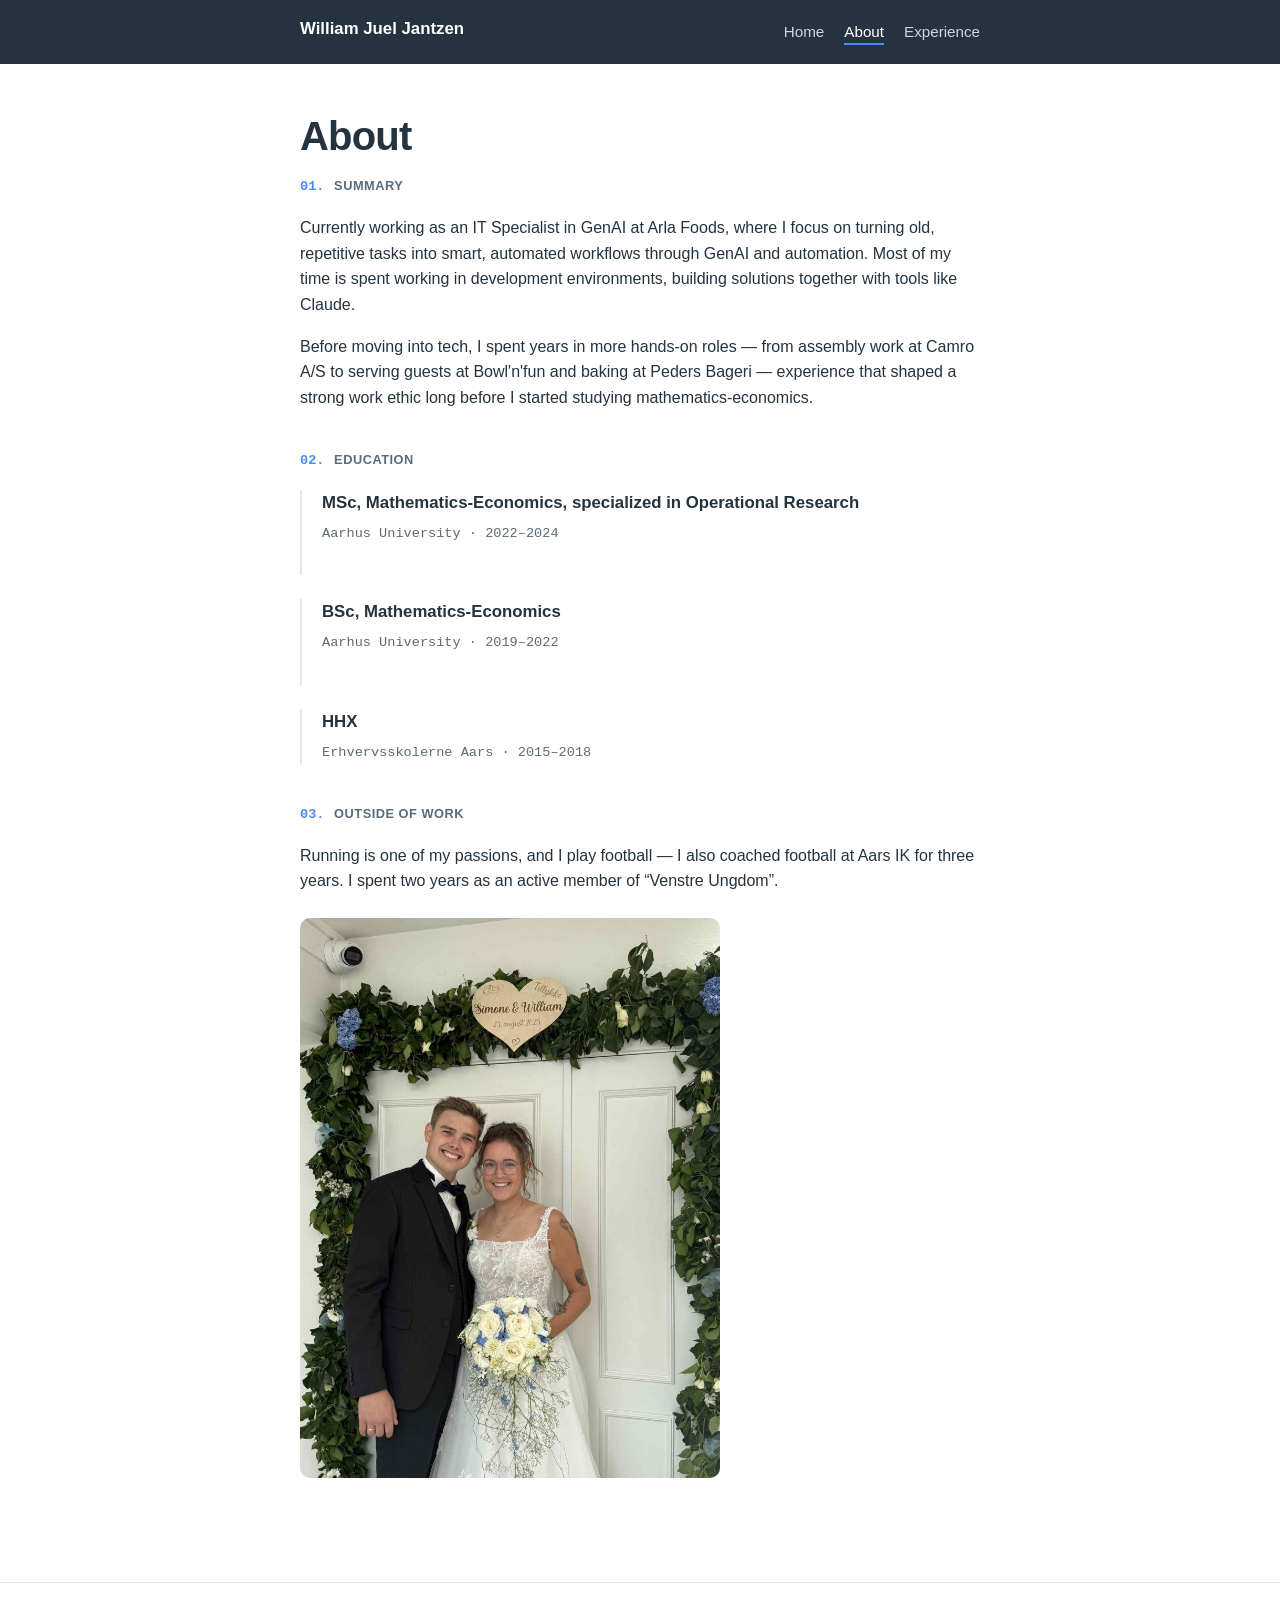
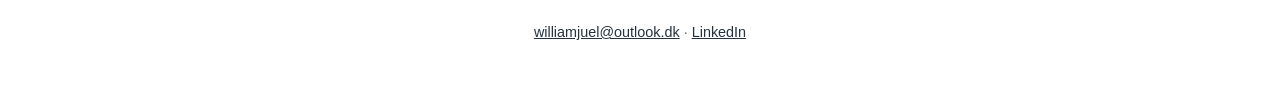
==== about.html @ e8b04b44 "Refresh design: numbered sections, timeline experience layout, bolder hero typography" ====
﻿<!DOCTYPE html>
<html lang="en">
<head>
<meta charset="UTF-8">
<meta name="viewport" content="width=device-width, initial-scale=1.0">
<title>About &middot; William Juel Jantzen</title>
<link rel="stylesheet" href="style.css">
</head>
<body>
<header>
<nav>
<a class="brand" href="index.html">William Juel Jantzen</a>
<ul>
<li><a href="index.html">Home</a></li>
<li><a href="about.html" class="active">About</a></li>
<li><a href="experience.html">Experience</a></li>
</ul>
</nav>
</header>
<main>
<h1>About</h1>

<section>
<h4><span class="num">01.</span> Summary</h4>
<p>Currently working as an IT Specialist in GenAI at Arla Foods, where I focus on turning old, repetitive tasks into smart, automated workflows through GenAI and automation. Most of my time is spent working in development environments, building solutions together with tools like Claude.</p>
<p>Before moving into tech, I spent years in more hands-on roles &mdash; from assembly work at Camro A/S to serving guests at Bowl'n'fun and baking at Peders Bageri &mdash; experience that shaped a strong work ethic long before I started studying mathematics-economics.</p>
</section>

<section>
<h4><span class="num">02.</span> Education</h4>
<div class="job">
<h3>MSc, Mathematics-Economics, specialized in Operational Research</h3>
<p class="meta">Aarhus University &middot; 2022&ndash;2024</p>
</div>
<div class="job">
<h3>BSc, Mathematics-Economics</h3>
<p class="meta">Aarhus University &middot; 2019&ndash;2022</p>
</div>
<div class="job">
<h3>HHX</h3>
<p class="meta">Erhvervsskolerne Aars &middot; 2015&ndash;2018</p>
</div>
</section>

<section>
<h4><span class="num">03.</span> Outside of work</h4>
<p>Running is one of my passions, and I play football &mdash; I also coached football at Aars IK for three years. I spent two years as an active member of &ldquo;Venstre Ungdom&rdquo;.</p>
<img class="about-photo" src="images/wedding.jpg" alt="William and Simone on their wedding day, August 23, 2025">
</section>
</main>
<footer>
<p><a href="mailto:williamjuel@outlook.dk">williamjuel@outlook.dk</a> &middot; <a href="https://www.linkedin.com/in/william-juel-jantzen-4b9ab8221/" target="_blank" rel="noopener">LinkedIn</a></p>
</footer>
</body>
</html>
---- style.css ----
﻿:root {
  --navy: #24333f;
  --navy-dark: #1a262f;
  --accent: #4c8bf5;
  --text: #24333f;
  --muted: #5b6b78;
  --bg: #ffffff;
  --bg-alt: #f4f6f8;
  --border: #e2e6ea;
  --mono: ui-monospace, SFMono-Regular, "SF Mono", Menlo, Consolas, "Liberation Mono", monospace;
  --max-width: 720px;
}

* {
  box-sizing: border-box;
}

body {
  margin: 0;
  font-family: -apple-system, BlinkMacSystemFont, "Segoe UI", Roboto, Helvetica, Arial, sans-serif;
  color: var(--text);
  background: var(--bg);
  line-height: 1.6;
}

header {
  background: var(--navy);
  color: #fff;
}

nav {
  max-width: var(--max-width);
  margin: 0 auto;
  display: flex;
  align-items: center;
  justify-content: space-between;
  padding: 1rem 1.25rem;
}

nav .brand {
  font-weight: 700;
  font-size: 1.05rem;
  color: #fff;
  text-decoration: none;
}

nav ul {
  list-style: none;
  display: flex;
  gap: 1.25rem;
  margin: 0;
  padding: 0;
}

nav a {
  color: #cfd8e0;
  text-decoration: none;
  font-size: 0.95rem;
  padding-bottom: 3px;
  border-bottom: 2px solid transparent;
}

nav a:hover {
  color: #fff;
}

nav a.active {
  color: #fff;
  border-bottom-color: var(--accent);
}

main {
  max-width: var(--max-width);
  margin: 0 auto;
  padding: 2.5rem 1.25rem 4rem;
}

h1 {
  font-size: 2.5rem;
  letter-spacing: -0.02em;
  margin: 0 0 0.5rem;
}

h2 {
  font-size: 1.2rem;
  color: var(--accent);
  font-weight: 600;
  margin: 0 0 1.75rem;
}

h3 {
  font-size: 1.05rem;
  margin: 0 0 0.2rem;
}

.location {
  color: var(--muted);
  font-family: var(--mono);
  font-size: 0.9rem;
  margin-bottom: 1.5rem;
}

.intro {
  font-size: 1.15rem;
  line-height: 1.7;
  max-width: 34rem;
  margin-bottom: 2rem;
}

.cta-row {
  display: flex;
  gap: 0.75rem;
  flex-wrap: wrap;
  margin-bottom: 2.5rem;
}

.profile-photo {
  width: 112px;
  height: 112px;
  border-radius: 50%;
  object-fit: cover;
  margin-bottom: 1.25rem;
  border: 3px solid var(--bg-alt);
}

.about-photo {
  width: 100%;
  max-width: 420px;
  border-radius: 10px;
  display: block;
  margin: 1.5rem 0 0;
}

.btn {
  display: inline-block;
  padding: 0.6rem 1.1rem;
  border-radius: 6px;
  text-decoration: none;
  font-size: 0.95rem;
  font-weight: 600;
}

.btn-primary {
  background: var(--navy);
  color: #fff;
}

.btn-outline {
  border: 1px solid var(--border);
  color: var(--text);
}

section {
  margin-bottom: 2.5rem;
}

section h4 {
  display: flex;
  align-items: baseline;
  gap: 0.6rem;
  text-transform: uppercase;
  letter-spacing: 0.04em;
  font-size: 0.8rem;
  color: var(--muted);
  margin: 0 0 1.1rem;
}

section h4 .num {
  font-family: var(--mono);
  color: var(--accent);
  font-size: 0.85rem;
  letter-spacing: 0;
}

.skills {
  list-style: none;
  display: flex;
  flex-wrap: wrap;
  gap: 0.5rem;
  padding: 0;
}

.skills li {
  background: var(--bg-alt);
  border: 1px solid var(--border);
  border-radius: 999px;
  padding: 0.3rem 0.8rem;
  font-size: 0.9rem;
  font-family: var(--mono);
}

.job {
  position: relative;
  border-left: 2px solid var(--border);
  padding: 0 0 1.5rem 1.25rem;
  margin-bottom: 1.5rem;
  transition: border-color 0.15s ease;
}

.job:hover {
  border-left-color: var(--accent);
}

.job:last-child {
  padding-bottom: 0;
  margin-bottom: 0;
}

.job .meta {
  color: var(--muted);
  font-family: var(--mono);
  font-size: 0.85rem;
  margin-bottom: 0.4rem;
}

.job p {
  margin: 0.4rem 0 0;
}

footer {
  border-top: 1px solid var(--border);
  color: var(--muted);
  font-size: 0.9rem;
  text-align: center;
  padding: 1.5rem 1.25rem 2.5rem;
}

footer a {
  color: var(--navy);
}

@media (max-width: 480px) {
  nav {
    flex-direction: column;
    align-items: flex-start;
    gap: 0.6rem;
  }

  nav ul {
    gap: 1rem;
    flex-wrap: wrap;
  }

  h1 {
    font-size: 1.9rem;
  }

  .intro {
    font-size: 1.05rem;
  }
}
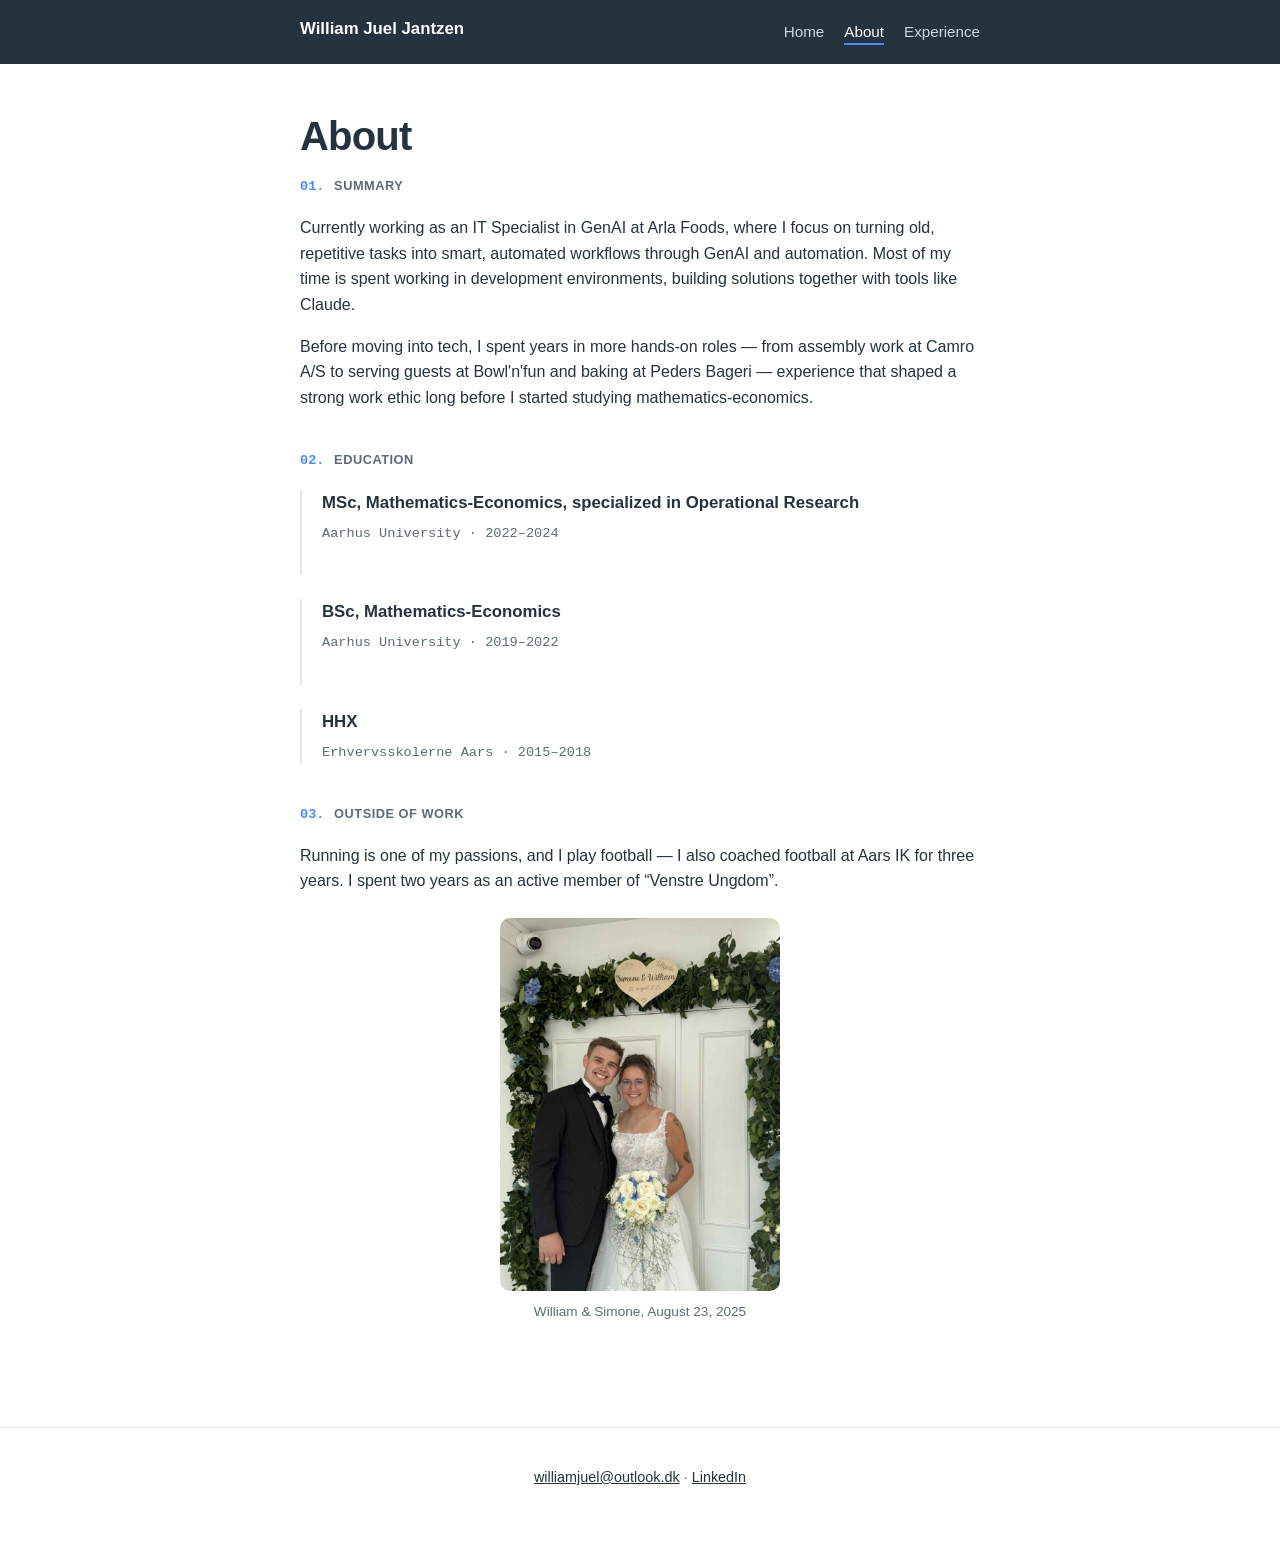
==== commit c8ebad87: "Enlarge profile photo in a side-by-side hero layout; constrain and caption the about photo" ====
--- a/about.html
+++ b/about.html
@@ -46,6 +46,7 @@
 <h4><span class="num">03.</span> Outside of work</h4>
 <p>Running is one of my passions, and I play football &mdash; I also coached football at Aars IK for three years. I spent two years as an active member of &ldquo;Venstre Ungdom&rdquo;.</p>
 <img class="about-photo" src="images/wedding.jpg" alt="William and Simone on their wedding day, August 23, 2025">
+<p class="photo-caption">William &amp; Simone, August 23, 2025</p>
 </section>
 </main>
 <footer>
--- a/style.css
+++ b/style.css
@@ -85,7 +85,7 @@
   font-size: 1.2rem;
   color: var(--accent);
   font-weight: 600;
-  margin: 0 0 1.75rem;
+  margin: 0 0 0.6rem;
 }
 
 h3 {
@@ -97,7 +97,18 @@
   color: var(--muted);
   font-family: var(--mono);
   font-size: 0.9rem;
-  margin-bottom: 1.5rem;
+  margin-bottom: 0;
+}
+
+.hero-row {
+  display: flex;
+  align-items: center;
+  gap: 1.75rem;
+  margin-bottom: 1.75rem;
+}
+
+.hero-text {
+  min-width: 0;
 }
 
 .intro {
@@ -115,20 +126,27 @@
 }
 
 .profile-photo {
-  width: 112px;
-  height: 112px;
+  width: 168px;
+  height: 168px;
   border-radius: 50%;
   object-fit: cover;
-  margin-bottom: 1.25rem;
-  border: 3px solid var(--bg-alt);
+  flex-shrink: 0;
+  border: 4px solid var(--bg-alt);
 }
 
 .about-photo {
   width: 100%;
-  max-width: 420px;
+  max-width: 280px;
   border-radius: 10px;
   display: block;
-  margin: 1.5rem 0 0;
+  margin: 1.5rem auto 0;
+}
+
+.photo-caption {
+  text-align: center;
+  color: var(--muted);
+  font-size: 0.85rem;
+  margin: 0.6rem 0 0;
 }
 
 .btn {
@@ -172,21 +190,61 @@
   letter-spacing: 0;
 }
 
-.skills {
+.skills-hint {
+  color: var(--muted);
+  font-size: 0.9rem;
+  margin: -0.6rem 0 1rem;
+}
+
+.skill-list {
+  display: flex;
+  flex-direction: column;
+  gap: 0.6rem;
+}
+
+.skill {
+  border: 1px solid var(--border);
+  border-radius: 8px;
+  background: var(--bg);
+}
+
+.skill summary {
+  cursor: pointer;
   list-style: none;
-  display: flex;
-  flex-wrap: wrap;
-  gap: 0.5rem;
-  padding: 0;
-}
-
-.skills li {
-  background: var(--bg-alt);
-  border: 1px solid var(--border);
-  border-radius: 999px;
-  padding: 0.3rem 0.8rem;
+  padding: 0.75rem 1rem;
+  font-weight: 600;
+  font-size: 0.95rem;
+  display: flex;
+  align-items: center;
+  justify-content: space-between;
+}
+
+.skill summary::-webkit-details-marker {
+  display: none;
+}
+
+.skill summary::after {
+  content: "+";
+  color: var(--accent);
+  font-family: var(--mono);
+  font-weight: 400;
+  font-size: 1.1rem;
+  transition: transform 0.15s ease;
+}
+
+.skill[open] summary::after {
+  transform: rotate(45deg);
+}
+
+.skill[open] summary {
+  border-bottom: 1px solid var(--border);
+}
+
+.skill p {
+  margin: 0;
+  padding: 0.8rem 1rem 0.9rem;
+  color: var(--muted);
   font-size: 0.9rem;
-  font-family: var(--mono);
 }
 
 .job {
@@ -242,7 +300,17 @@
   }
 
   h1 {
-    font-size: 1.9rem;
+    font-size: 1.8rem;
+  }
+
+  .hero-row {
+    gap: 1.1rem;
+  }
+
+  .profile-photo {
+    width: 96px;
+    height: 96px;
+    border-width: 3px;
   }
 
   .intro {
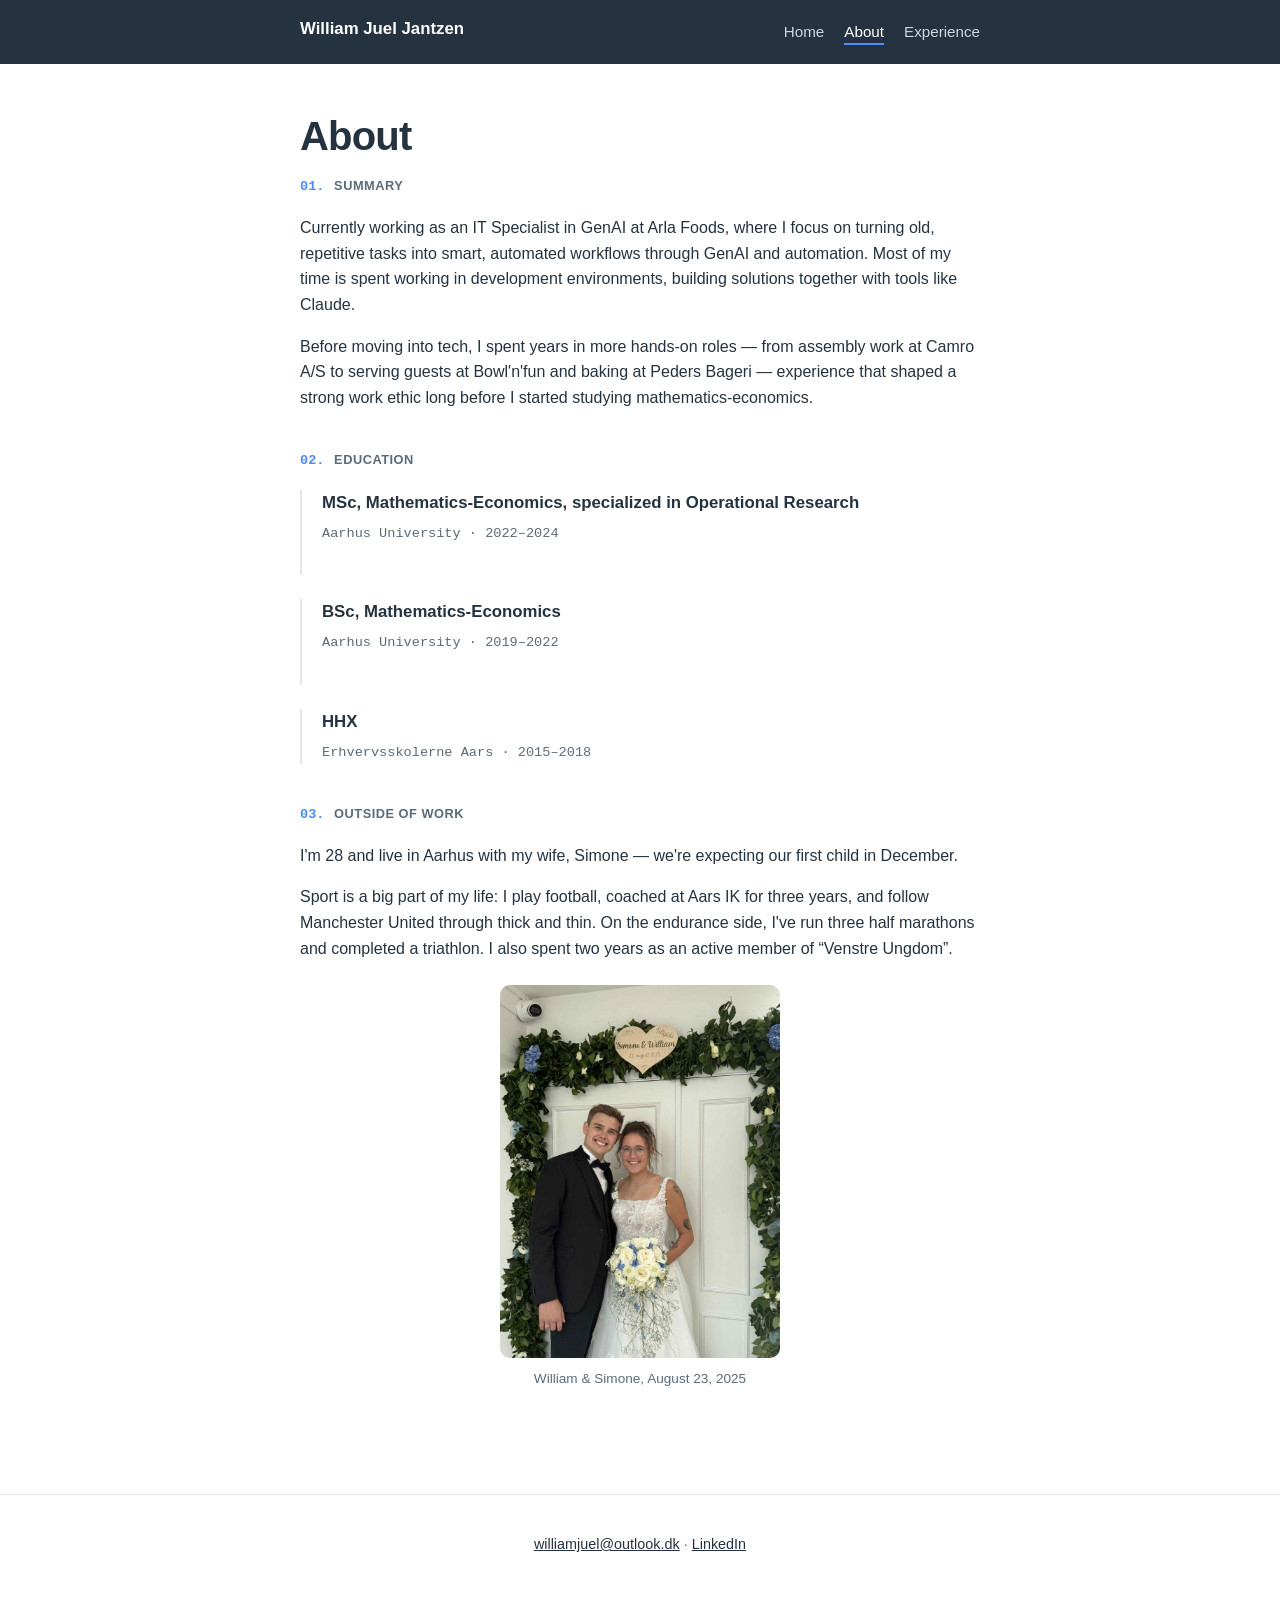
==== commit f21791aa: "Add family, age, and sport details to about page" ====
--- a/about.html
+++ b/about.html
@@ -44,7 +44,8 @@
 
 <section>
 <h4><span class="num">03.</span> Outside of work</h4>
-<p>Running is one of my passions, and I play football &mdash; I also coached football at Aars IK for three years. I spent two years as an active member of &ldquo;Venstre Ungdom&rdquo;.</p>
+<p>I'm 28 and live in Aarhus with my wife, Simone &mdash; we're expecting our first child in December.</p>
+<p>Sport is a big part of my life: I play football, coached at Aars IK for three years, and follow Manchester United through thick and thin. On the endurance side, I've run three half marathons and completed a triathlon. I also spent two years as an active member of &ldquo;Venstre Ungdom&rdquo;.</p>
 <img class="about-photo" src="images/wedding.jpg" alt="William and Simone on their wedding day, August 23, 2025">
 <p class="photo-caption">William &amp; Simone, August 23, 2025</p>
 </section>
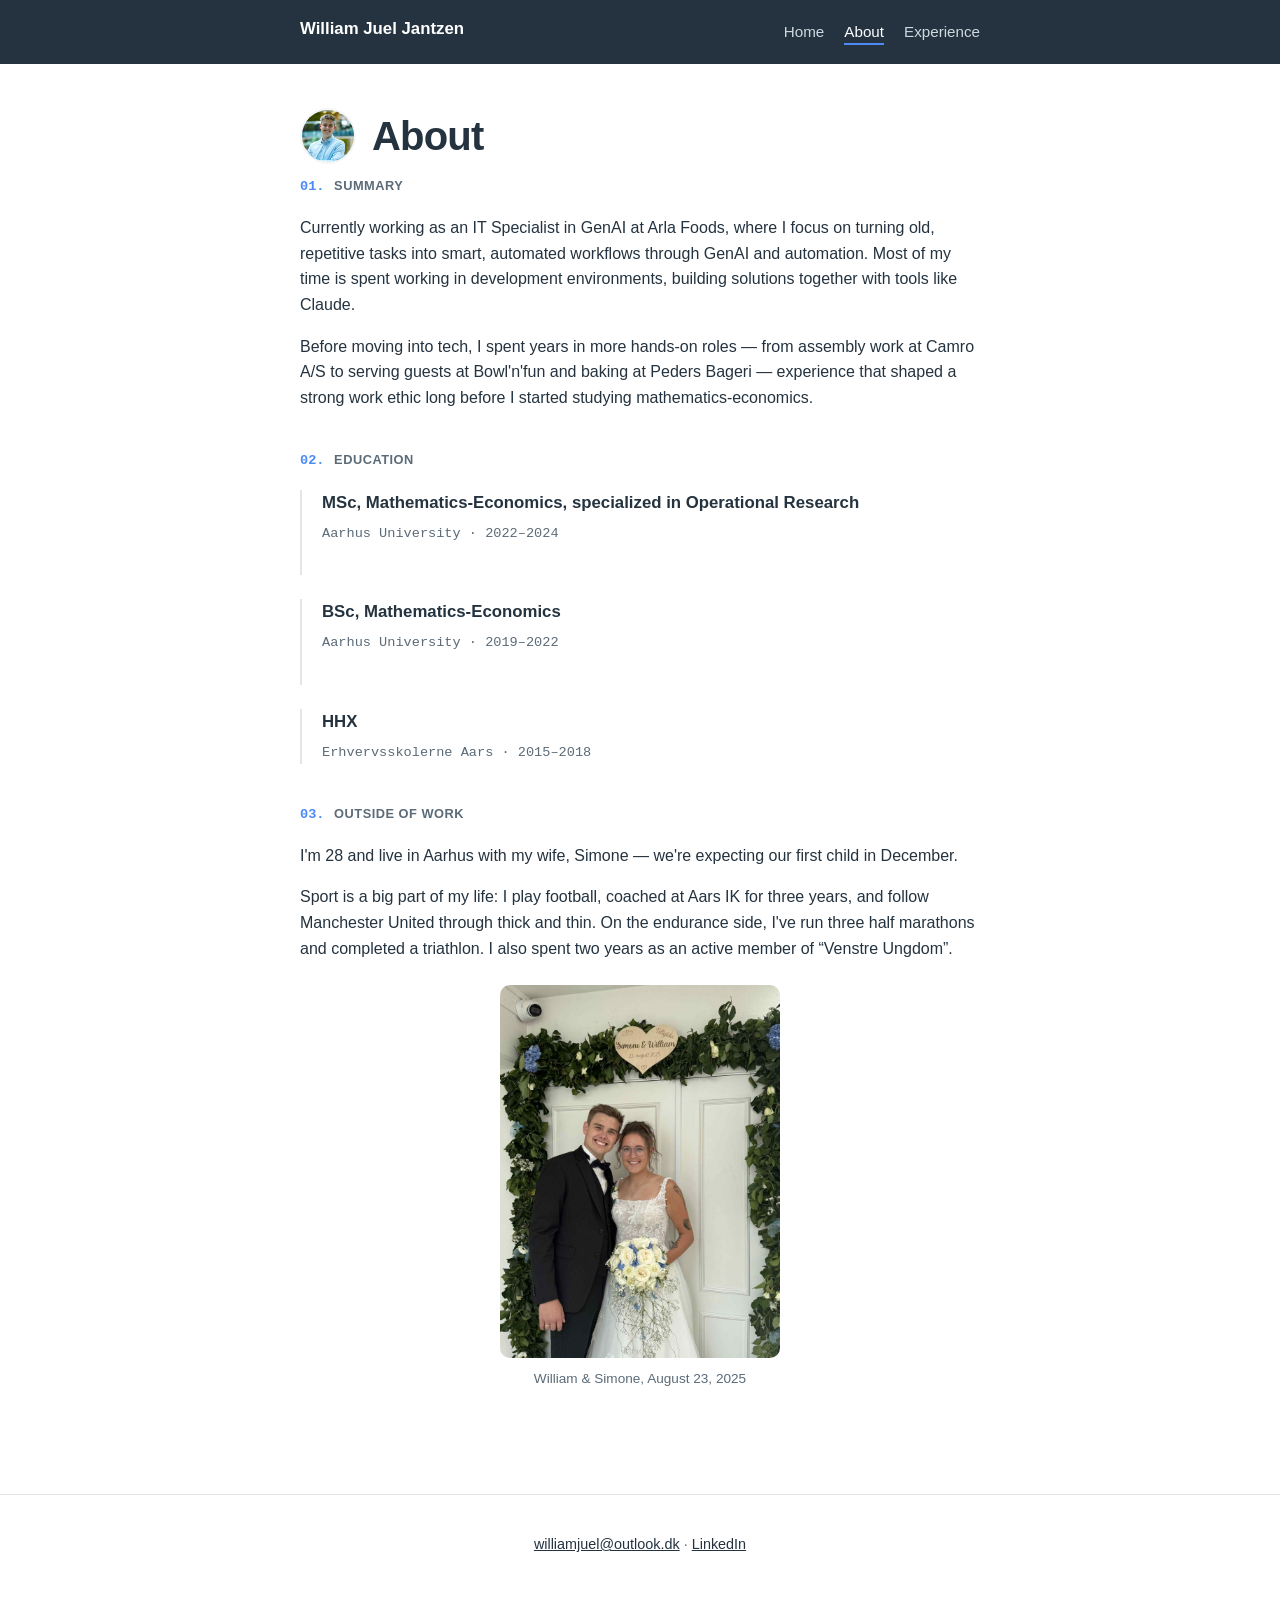
==== commit 6059dfe1: "Add favicon, SEO/OG meta tags, dark mode, page header photos, and skill tags on experience" ====
--- a/about.html
+++ b/about.html
@@ -4,6 +4,14 @@
 <meta charset="UTF-8">
 <meta name="viewport" content="width=device-width, initial-scale=1.0">
 <title>About &middot; William Juel Jantzen</title>
+<meta name="description" content="About William Juel Jantzen &mdash; education, background, and life outside of work in Aarhus, Denmark.">
+<link rel="icon" type="image/svg+xml" href="favicon.svg">
+<meta property="og:type" content="website">
+<meta property="og:title" content="About &middot; William Juel Jantzen">
+<meta property="og:description" content="Education, background, and life outside of work in Aarhus, Denmark.">
+<meta property="og:image" content="https://william-juel-1.github.io/Personal/images/profile.jpg">
+<meta property="og:url" content="https://william-juel-1.github.io/Personal/about.html">
+<meta name="twitter:card" content="summary_large_image">
 <link rel="stylesheet" href="style.css">
 </head>
 <body>
@@ -18,7 +26,10 @@
 </nav>
 </header>
 <main>
+<div class="page-hero">
+<img class="page-photo" src="images/profile.jpg" alt="William Juel Jantzen">
 <h1>About</h1>
+</div>
 
 <section>
 <h4><span class="num">01.</span> Summary</h4>
--- a/style.css
+++ b/style.css
@@ -316,4 +316,59 @@
   .intro {
     font-size: 1.05rem;
   }
-}+}
+
+.page-hero {
+  display: flex;
+  align-items: center;
+  gap: 1rem;
+  margin-bottom: 0.5rem;
+}
+
+.page-photo {
+  width: 56px;
+  height: 56px;
+  border-radius: 50%;
+  object-fit: cover;
+  flex-shrink: 0;
+  border: 2px solid var(--bg-alt);
+}
+
+.page-photo--top {
+  object-position: 50% 18%;
+}
+
+.page-hero h1 {
+  margin: 0;
+}
+
+.tags {
+  display: flex;
+  flex-wrap: wrap;
+  gap: 0.4rem;
+  margin-top: 0.7rem;
+}
+
+.tag {
+  background: var(--bg-alt);
+  border: 1px solid var(--border);
+  border-radius: 999px;
+  padding: 0.2rem 0.65rem;
+  font-size: 0.78rem;
+  font-family: var(--mono);
+  color: var(--muted);
+}
+
+@media (prefers-color-scheme: dark) {
+  :root {
+    --bg: #12181d;
+    --bg-alt: #1c242b;
+    --text: #e5e9ec;
+    --muted: #93a1ab;
+    --border: #2c363d;
+  }
+
+  .btn-primary {
+    border: 1px solid var(--border);
+  }
+}
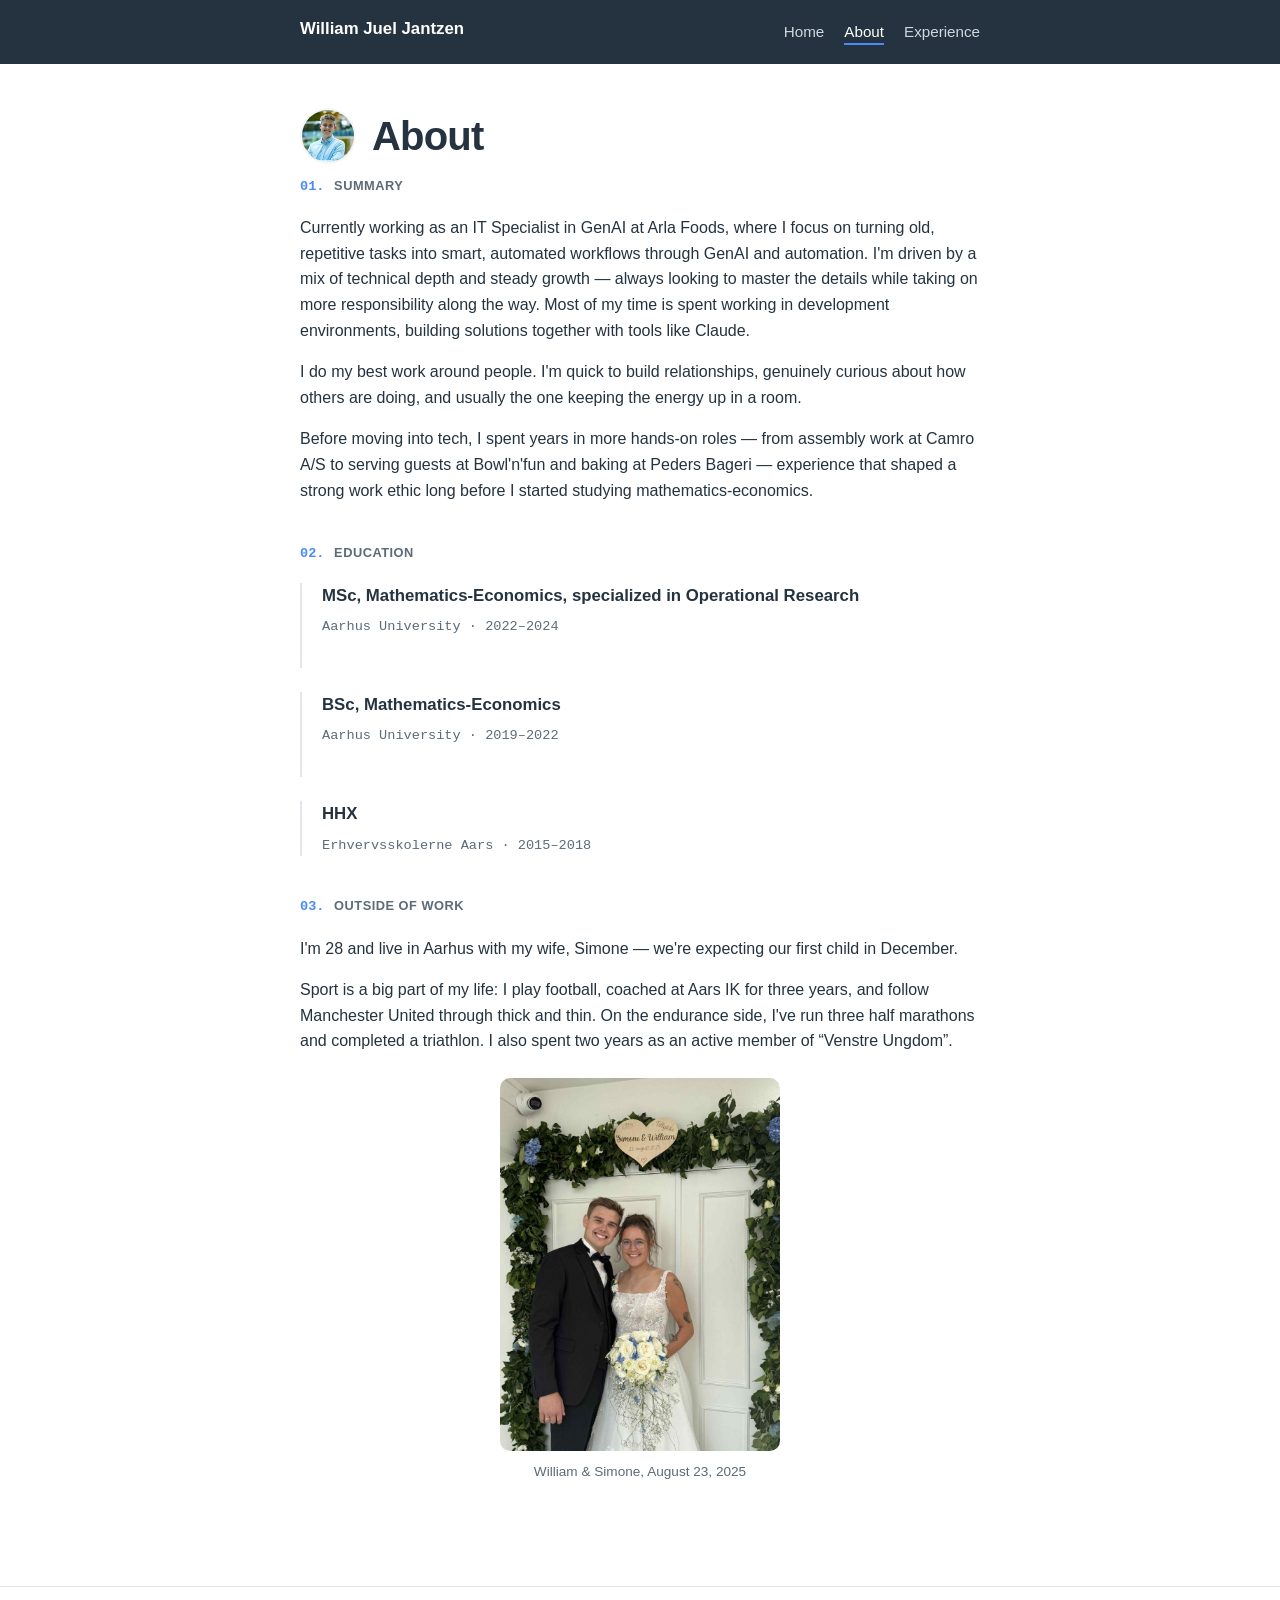
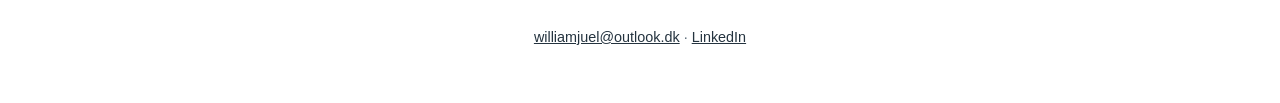
==== commit e06d9b60: "Number skills by group, add German, fill in missing experience descriptions, weave personality trait" ====
--- a/about.html
+++ b/about.html
@@ -33,7 +33,8 @@
 
 <section>
 <h4><span class="num">01.</span> Summary</h4>
-<p>Currently working as an IT Specialist in GenAI at Arla Foods, where I focus on turning old, repetitive tasks into smart, automated workflows through GenAI and automation. Most of my time is spent working in development environments, building solutions together with tools like Claude.</p>
+<p>Currently working as an IT Specialist in GenAI at Arla Foods, where I focus on turning old, repetitive tasks into smart, automated workflows through GenAI and automation. I'm driven by a mix of technical depth and steady growth &mdash; always looking to master the details while taking on more responsibility along the way. Most of my time is spent working in development environments, building solutions together with tools like Claude.</p>
+<p>I do my best work around people. I'm quick to build relationships, genuinely curious about how others are doing, and usually the one keeping the energy up in a room.</p>
 <p>Before moving into tech, I spent years in more hands-on roles &mdash; from assembly work at Camro A/S to serving guests at Bowl'n'fun and baking at Peders Bageri &mdash; experience that shaped a strong work ethic long before I started studying mathematics-economics.</p>
 </section>
 
--- a/style.css
+++ b/style.css
@@ -118,13 +118,6 @@
   margin-bottom: 2rem;
 }
 
-.cta-row {
-  display: flex;
-  gap: 0.75rem;
-  flex-wrap: wrap;
-  margin-bottom: 2.5rem;
-}
-
 .profile-photo {
   width: 168px;
   height: 168px;
@@ -134,190 +127,6 @@
   border: 4px solid var(--bg-alt);
 }
 
-.about-photo {
-  width: 100%;
-  max-width: 280px;
-  border-radius: 10px;
-  display: block;
-  margin: 1.5rem auto 0;
-}
-
-.photo-caption {
-  text-align: center;
-  color: var(--muted);
-  font-size: 0.85rem;
-  margin: 0.6rem 0 0;
-}
-
-.btn {
-  display: inline-block;
-  padding: 0.6rem 1.1rem;
-  border-radius: 6px;
-  text-decoration: none;
-  font-size: 0.95rem;
-  font-weight: 600;
-}
-
-.btn-primary {
-  background: var(--navy);
-  color: #fff;
-}
-
-.btn-outline {
-  border: 1px solid var(--border);
-  color: var(--text);
-}
-
-section {
-  margin-bottom: 2.5rem;
-}
-
-section h4 {
-  display: flex;
-  align-items: baseline;
-  gap: 0.6rem;
-  text-transform: uppercase;
-  letter-spacing: 0.04em;
-  font-size: 0.8rem;
-  color: var(--muted);
-  margin: 0 0 1.1rem;
-}
-
-section h4 .num {
-  font-family: var(--mono);
-  color: var(--accent);
-  font-size: 0.85rem;
-  letter-spacing: 0;
-}
-
-.skills-hint {
-  color: var(--muted);
-  font-size: 0.9rem;
-  margin: -0.6rem 0 1rem;
-}
-
-.skill-list {
-  display: flex;
-  flex-direction: column;
-  gap: 0.6rem;
-}
-
-.skill {
-  border: 1px solid var(--border);
-  border-radius: 8px;
-  background: var(--bg);
-}
-
-.skill summary {
-  cursor: pointer;
-  list-style: none;
-  padding: 0.75rem 1rem;
-  font-weight: 600;
-  font-size: 0.95rem;
-  display: flex;
-  align-items: center;
-  justify-content: space-between;
-}
-
-.skill summary::-webkit-details-marker {
-  display: none;
-}
-
-.skill summary::after {
-  content: "+";
-  color: var(--accent);
-  font-family: var(--mono);
-  font-weight: 400;
-  font-size: 1.1rem;
-  transition: transform 0.15s ease;
-}
-
-.skill[open] summary::after {
-  transform: rotate(45deg);
-}
-
-.skill[open] summary {
-  border-bottom: 1px solid var(--border);
-}
-
-.skill p {
-  margin: 0;
-  padding: 0.8rem 1rem 0.9rem;
-  color: var(--muted);
-  font-size: 0.9rem;
-}
-
-.job {
-  position: relative;
-  border-left: 2px solid var(--border);
-  padding: 0 0 1.5rem 1.25rem;
-  margin-bottom: 1.5rem;
-  transition: border-color 0.15s ease;
-}
-
-.job:hover {
-  border-left-color: var(--accent);
-}
-
-.job:last-child {
-  padding-bottom: 0;
-  margin-bottom: 0;
-}
-
-.job .meta {
-  color: var(--muted);
-  font-family: var(--mono);
-  font-size: 0.85rem;
-  margin-bottom: 0.4rem;
-}
-
-.job p {
-  margin: 0.4rem 0 0;
-}
-
-footer {
-  border-top: 1px solid var(--border);
-  color: var(--muted);
-  font-size: 0.9rem;
-  text-align: center;
-  padding: 1.5rem 1.25rem 2.5rem;
-}
-
-footer a {
-  color: var(--navy);
-}
-
-@media (max-width: 480px) {
-  nav {
-    flex-direction: column;
-    align-items: flex-start;
-    gap: 0.6rem;
-  }
-
-  nav ul {
-    gap: 1rem;
-    flex-wrap: wrap;
-  }
-
-  h1 {
-    font-size: 1.8rem;
-  }
-
-  .hero-row {
-    gap: 1.1rem;
-  }
-
-  .profile-photo {
-    width: 96px;
-    height: 96px;
-    border-width: 3px;
-  }
-
-  .intro {
-    font-size: 1.05rem;
-  }
-}
-
 .page-hero {
   display: flex;
   align-items: center;
@@ -334,12 +143,149 @@
   border: 2px solid var(--bg-alt);
 }
 
-.page-photo--top {
-  object-position: 50% 18%;
-}
-
 .page-hero h1 {
   margin: 0;
+}
+
+.about-photo {
+  width: 100%;
+  max-width: 280px;
+  border-radius: 10px;
+  display: block;
+  margin: 1.5rem auto 0;
+}
+
+.photo-caption {
+  text-align: center;
+  color: var(--muted);
+  font-size: 0.85rem;
+  margin: 0.6rem 0 0;
+}
+
+section {
+  margin-bottom: 2.5rem;
+}
+
+section h4 {
+  display: flex;
+  align-items: baseline;
+  gap: 0.6rem;
+  text-transform: uppercase;
+  letter-spacing: 0.04em;
+  font-size: 0.8rem;
+  color: var(--muted);
+  margin: 0 0 1.1rem;
+}
+
+section h4 .num {
+  font-family: var(--mono);
+  color: var(--accent);
+  font-size: 0.85rem;
+  letter-spacing: 0;
+}
+
+.group-title {
+  display: flex;
+  align-items: baseline;
+  gap: 0.6rem;
+  font-size: 1.3rem;
+  font-weight: 700;
+  color: var(--text);
+  margin: 0 0 1.25rem;
+  padding-bottom: 0.6rem;
+  border-bottom: 2px solid var(--border);
+}
+
+.group-title .num {
+  font-family: var(--mono);
+  color: var(--accent);
+  font-size: 1rem;
+}
+
+
+.skills-hint {
+  color: var(--muted);
+  font-size: 0.9rem;
+  margin: -0.6rem 0 1rem;
+}
+
+.skill-list {
+  display: flex;
+  flex-direction: column;
+  gap: 0.6rem;
+}
+
+.skill {
+  border: 1px solid var(--border);
+  border-radius: 8px;
+  background: var(--bg);
+}
+
+.skill summary {
+  cursor: pointer;
+  list-style: none;
+  padding: 0.75rem 1rem;
+  font-weight: 600;
+  font-size: 0.95rem;
+  display: flex;
+  align-items: center;
+  justify-content: space-between;
+}
+
+.skill summary::-webkit-details-marker {
+  display: none;
+}
+
+.skill summary::after {
+  content: "+";
+  color: var(--accent);
+  font-family: var(--mono);
+  font-weight: 400;
+  font-size: 1.1rem;
+  transition: transform 0.15s ease;
+}
+
+.skill[open] summary::after {
+  transform: rotate(45deg);
+}
+
+.skill[open] summary {
+  border-bottom: 1px solid var(--border);
+}
+
+.skill p {
+  margin: 0;
+  padding: 0.8rem 1rem 0.9rem;
+  color: var(--muted);
+  font-size: 0.9rem;
+}
+
+.job {
+  position: relative;
+  border-left: 2px solid var(--border);
+  padding: 0 0 1.5rem 1.25rem;
+  margin-bottom: 1.5rem;
+  transition: border-color 0.15s ease;
+}
+
+.job:hover {
+  border-left-color: var(--accent);
+}
+
+.job:last-child {
+  padding-bottom: 0;
+  margin-bottom: 0;
+}
+
+.job .meta {
+  color: var(--muted);
+  font-family: var(--mono);
+  font-size: 0.85rem;
+  margin-bottom: 0.4rem;
+}
+
+.job p {
+  margin: 0.4rem 0 0;
 }
 
 .tags {
@@ -357,6 +303,53 @@
   font-size: 0.78rem;
   font-family: var(--mono);
   color: var(--muted);
+}
+
+footer {
+  border-top: 1px solid var(--border);
+  color: var(--muted);
+  font-size: 0.9rem;
+  text-align: center;
+  padding: 1.5rem 1.25rem 2.5rem;
+}
+
+footer a {
+  color: var(--navy);
+}
+
+@media (max-width: 480px) {
+  nav {
+    flex-direction: column;
+    align-items: flex-start;
+    gap: 0.6rem;
+  }
+
+  nav ul {
+    gap: 1rem;
+    flex-wrap: wrap;
+  }
+
+  h1 {
+    font-size: 1.8rem;
+  }
+
+  .hero-row {
+    gap: 1.1rem;
+  }
+
+  .profile-photo {
+    width: 96px;
+    height: 96px;
+    border-width: 3px;
+  }
+
+  .intro {
+    font-size: 1.05rem;
+  }
+
+  .group-title {
+    font-size: 1.1rem;
+  }
 }
 
 @media (prefers-color-scheme: dark) {
@@ -367,8 +360,4 @@
     --muted: #93a1ab;
     --border: #2c363d;
   }
-
-  .btn-primary {
-    border: 1px solid var(--border);
-  }
-}
+}
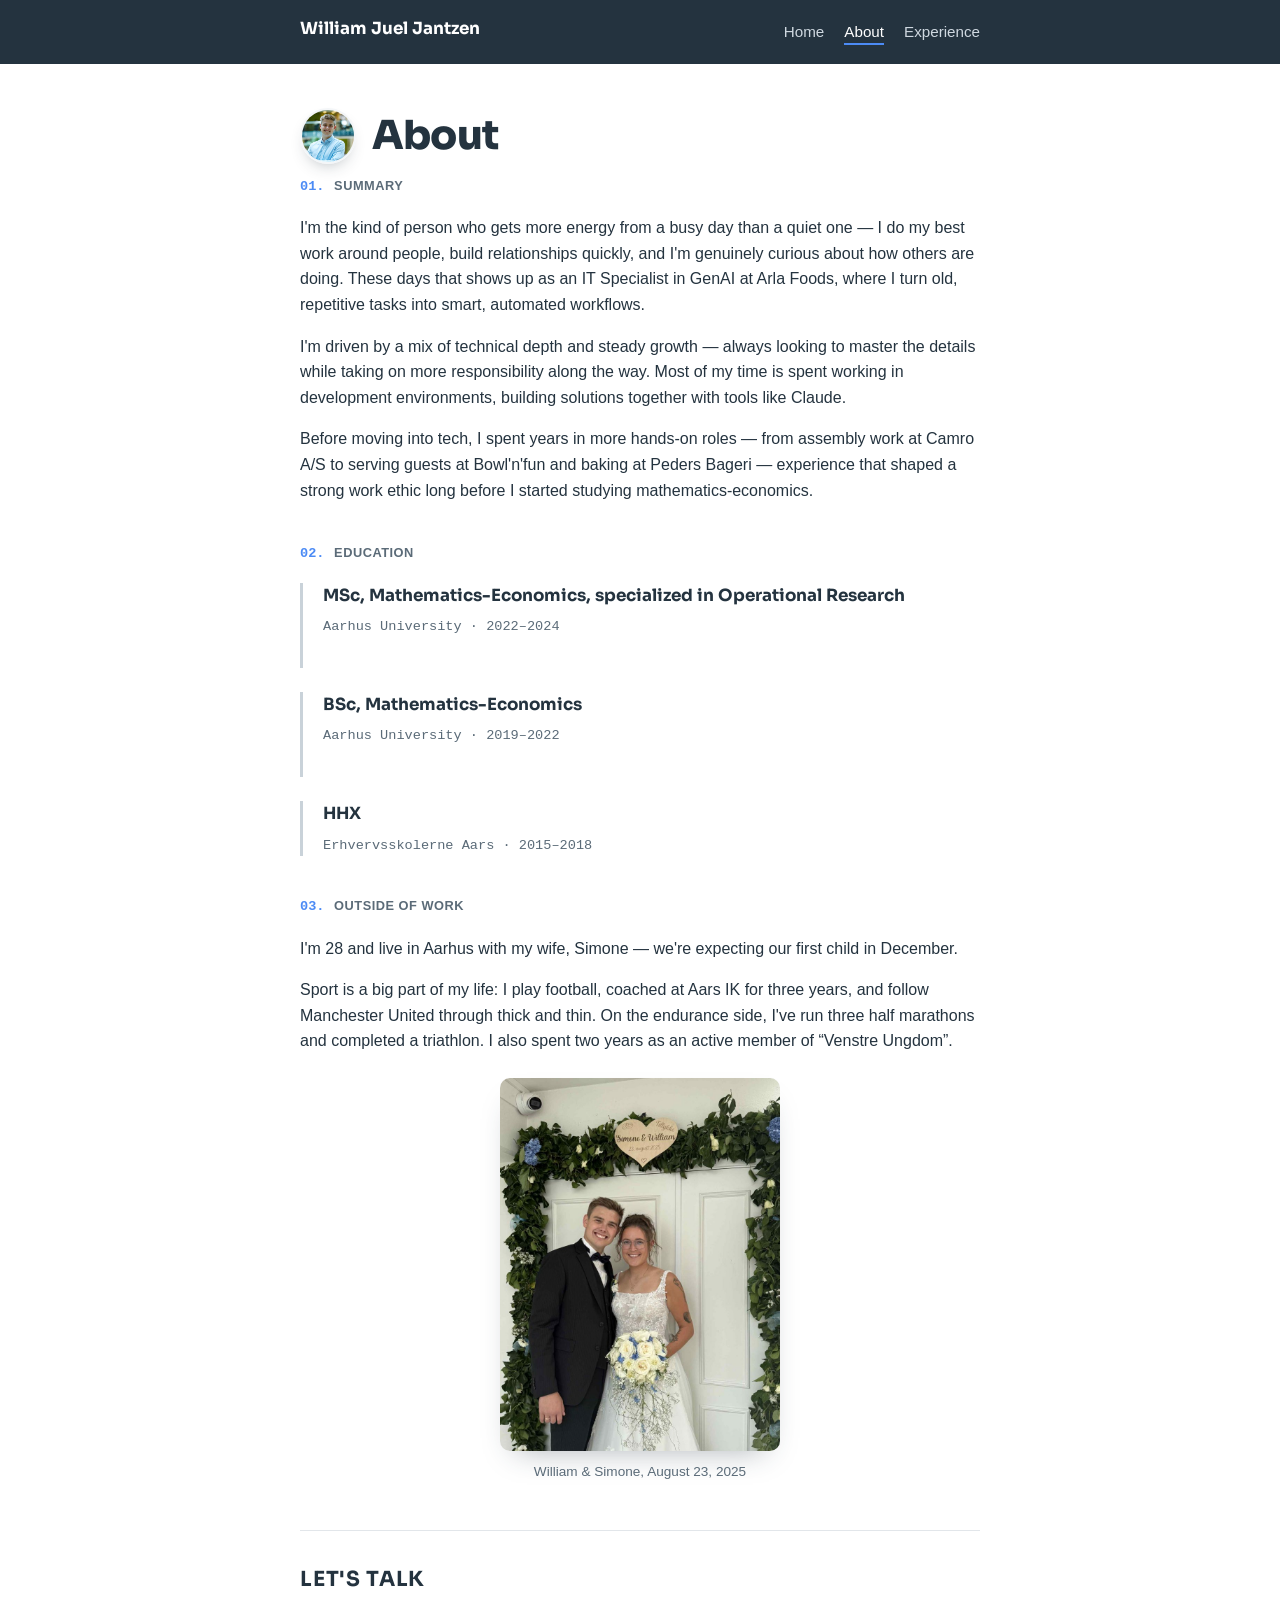
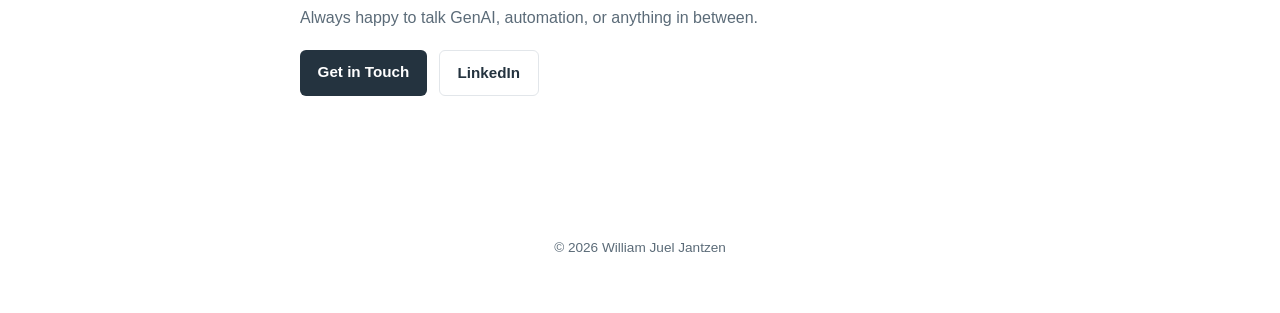
==== commit cc073b84: "Polish pass: heading font, photo shadows, current-job badge, stronger timeline, language badges, and" ====
--- a/about.html
+++ b/about.html
@@ -12,6 +12,9 @@
 <meta property="og:image" content="https://william-juel-1.github.io/Personal/images/profile.jpg">
 <meta property="og:url" content="https://william-juel-1.github.io/Personal/about.html">
 <meta name="twitter:card" content="summary_large_image">
+<link rel="preconnect" href="https://fonts.googleapis.com">
+<link rel="preconnect" href="https://fonts.gstatic.com" crossorigin>
+<link rel="stylesheet" href="https://fonts.googleapis.com/css2?family=Sora:wght@600;700;800&display=swap">
 <link rel="stylesheet" href="style.css">
 </head>
 <body>
@@ -33,8 +36,8 @@
 
 <section>
 <h4><span class="num">01.</span> Summary</h4>
-<p>Currently working as an IT Specialist in GenAI at Arla Foods, where I focus on turning old, repetitive tasks into smart, automated workflows through GenAI and automation. I'm driven by a mix of technical depth and steady growth &mdash; always looking to master the details while taking on more responsibility along the way. Most of my time is spent working in development environments, building solutions together with tools like Claude.</p>
-<p>I do my best work around people. I'm quick to build relationships, genuinely curious about how others are doing, and usually the one keeping the energy up in a room.</p>
+<p>I'm the kind of person who gets more energy from a busy day than a quiet one &mdash; I do my best work around people, build relationships quickly, and I'm genuinely curious about how others are doing. These days that shows up as an IT Specialist in GenAI at Arla Foods, where I turn old, repetitive tasks into smart, automated workflows.</p>
+<p>I'm driven by a mix of technical depth and steady growth &mdash; always looking to master the details while taking on more responsibility along the way. Most of my time is spent working in development environments, building solutions together with tools like Claude.</p>
 <p>Before moving into tech, I spent years in more hands-on roles &mdash; from assembly work at Camro A/S to serving guests at Bowl'n'fun and baking at Peders Bageri &mdash; experience that shaped a strong work ethic long before I started studying mathematics-economics.</p>
 </section>
 
@@ -58,12 +61,21 @@
 <h4><span class="num">03.</span> Outside of work</h4>
 <p>I'm 28 and live in Aarhus with my wife, Simone &mdash; we're expecting our first child in December.</p>
 <p>Sport is a big part of my life: I play football, coached at Aars IK for three years, and follow Manchester United through thick and thin. On the endurance side, I've run three half marathons and completed a triathlon. I also spent two years as an active member of &ldquo;Venstre Ungdom&rdquo;.</p>
-<img class="about-photo" src="images/wedding.jpg" alt="William and Simone on their wedding day, August 23, 2025">
+<img class="about-photo" src="images/wedding.jpg" alt="William and Simone on their wedding day, August 23, 2025" loading="lazy">
 <p class="photo-caption">William &amp; Simone, August 23, 2025</p>
+</section>
+
+<section class="cta-block">
+<h4>Let's talk</h4>
+<p>Always happy to talk GenAI, automation, or anything in between.</p>
+<div class="cta-row">
+<a class="btn btn-primary" href="mailto:williamjuel@outlook.dk">Get in Touch</a>
+<a class="btn btn-outline" href="https://www.linkedin.com/in/william-juel-jantzen-4b9ab8221/" target="_blank" rel="noopener">LinkedIn</a>
+</div>
 </section>
 </main>
 <footer>
-<p><a href="mailto:williamjuel@outlook.dk">williamjuel@outlook.dk</a> &middot; <a href="https://www.linkedin.com/in/william-juel-jantzen-4b9ab8221/" target="_blank" rel="noopener">LinkedIn</a></p>
+<p>&copy; 2026 William Juel Jantzen</p>
 </footer>
 </body>
 </html>
--- a/style.css
+++ b/style.css
@@ -7,7 +7,9 @@
   --bg: #ffffff;
   --bg-alt: #f4f6f8;
   --border: #e2e6ea;
+  --border-strong: #c9d2d9;
   --mono: ui-monospace, SFMono-Regular, "SF Mono", Menlo, Consolas, "Liberation Mono", monospace;
+  --heading-font: "Sora", -apple-system, BlinkMacSystemFont, "Segoe UI", Roboto, Helvetica, Arial, sans-serif;
   --max-width: 720px;
 }
 
@@ -38,6 +40,7 @@
 }
 
 nav .brand {
+  font-family: var(--heading-font);
   font-weight: 700;
   font-size: 1.05rem;
   color: #fff;
@@ -76,12 +79,15 @@
 }
 
 h1 {
+  font-family: var(--heading-font);
   font-size: 2.5rem;
+  font-weight: 800;
   letter-spacing: -0.02em;
   margin: 0 0 0.5rem;
 }
 
 h2 {
+  font-family: var(--heading-font);
   font-size: 1.2rem;
   color: var(--accent);
   font-weight: 600;
@@ -89,7 +95,9 @@
 }
 
 h3 {
+  font-family: var(--heading-font);
   font-size: 1.05rem;
+  font-weight: 700;
   margin: 0 0 0.2rem;
 }
 
@@ -115,7 +123,7 @@
   font-size: 1.15rem;
   line-height: 1.7;
   max-width: 34rem;
-  margin-bottom: 2rem;
+  margin-bottom: 1.5rem;
 }
 
 .profile-photo {
@@ -125,6 +133,7 @@
   object-fit: cover;
   flex-shrink: 0;
   border: 4px solid var(--bg-alt);
+  box-shadow: 0 14px 30px -14px rgba(36, 51, 63, 0.45);
 }
 
 .page-hero {
@@ -141,6 +150,7 @@
   object-fit: cover;
   flex-shrink: 0;
   border: 2px solid var(--bg-alt);
+  box-shadow: 0 8px 18px -10px rgba(36, 51, 63, 0.45);
 }
 
 .page-hero h1 {
@@ -153,6 +163,7 @@
   border-radius: 10px;
   display: block;
   margin: 1.5rem auto 0;
+  box-shadow: 0 14px 30px -16px rgba(36, 51, 63, 0.4);
 }
 
 .photo-caption {
@@ -188,6 +199,7 @@
   display: flex;
   align-items: baseline;
   gap: 0.6rem;
+  font-family: var(--heading-font);
   font-size: 1.3rem;
   font-weight: 700;
   color: var(--text);
@@ -201,7 +213,6 @@
   color: var(--accent);
   font-size: 1rem;
 }
-
 
 .skills-hint {
   color: var(--muted);
@@ -260,9 +271,46 @@
   font-size: 0.9rem;
 }
 
+@keyframes skillFade {
+  from {
+    opacity: 0;
+    transform: translateY(-4px);
+  }
+  to {
+    opacity: 1;
+    transform: translateY(0);
+  }
+}
+
+.skill[open] p {
+  animation: skillFade 0.18s ease;
+}
+
+.lang-list {
+  display: flex;
+  flex-wrap: wrap;
+  gap: 0.6rem;
+}
+
+.lang-item {
+  border: 1px solid var(--border);
+  border-radius: 8px;
+  padding: 0.55rem 0.9rem;
+  font-size: 0.9rem;
+  background: var(--bg);
+}
+
+.lang-item strong {
+  font-weight: 700;
+}
+
+.lang-item span {
+  color: var(--muted);
+}
+
 .job {
   position: relative;
-  border-left: 2px solid var(--border);
+  border-left: 3px solid var(--border-strong);
   padding: 0 0 1.5rem 1.25rem;
   margin-bottom: 1.5rem;
   transition: border-color 0.15s ease;
@@ -272,6 +320,10 @@
   border-left-color: var(--accent);
 }
 
+.job--current {
+  border-left-color: var(--accent);
+}
+
 .job:last-child {
   padding-bottom: 0;
   margin-bottom: 0;
@@ -286,6 +338,21 @@
 
 .job p {
   margin: 0.4rem 0 0;
+}
+
+.current-badge {
+  display: inline-block;
+  vertical-align: middle;
+  margin-left: 0.5rem;
+  padding: 0.1rem 0.55rem;
+  border-radius: 999px;
+  background: var(--accent);
+  color: #fff;
+  font-size: 0.65rem;
+  font-weight: 700;
+  text-transform: uppercase;
+  letter-spacing: 0.04em;
+  font-family: var(--mono);
 }
 
 .tags {
@@ -305,10 +372,53 @@
   color: var(--muted);
 }
 
+.cta-block {
+  margin-top: 3rem;
+  padding-top: 2rem;
+  border-top: 1px solid var(--border);
+}
+
+.cta-block h4 {
+  font-family: var(--heading-font);
+  font-size: 1.3rem;
+  font-weight: 700;
+  color: var(--text);
+  margin: 0 0 0.5rem;
+}
+
+.cta-block p {
+  color: var(--muted);
+  margin: 0 0 1.25rem;
+}
+
+.cta-row {
+  display: flex;
+  gap: 0.75rem;
+  flex-wrap: wrap;
+}
+
+.btn {
+  display: inline-block;
+  padding: 0.6rem 1.1rem;
+  border-radius: 6px;
+  text-decoration: none;
+  font-size: 0.95rem;
+  font-weight: 600;
+}
+
+.btn-primary {
+  background: var(--navy);
+  color: #fff;
+}
+
+.btn-outline {
+  border: 1px solid var(--border);
+  color: var(--text);
+}
+
 footer {
-  border-top: 1px solid var(--border);
-  color: var(--muted);
-  font-size: 0.9rem;
+  color: var(--muted);
+  font-size: 0.85rem;
   text-align: center;
   padding: 1.5rem 1.25rem 2.5rem;
 }
@@ -318,10 +428,15 @@
 }
 
 @media (max-width: 480px) {
+  main {
+    padding-top: 1.75rem;
+  }
+
   nav {
     flex-direction: column;
     align-items: flex-start;
     gap: 0.6rem;
+    padding: 0.85rem 1.25rem;
   }
 
   nav ul {
@@ -359,5 +474,6 @@
     --text: #e5e9ec;
     --muted: #93a1ab;
     --border: #2c363d;
+    --border-strong: #384450;
   }
 }
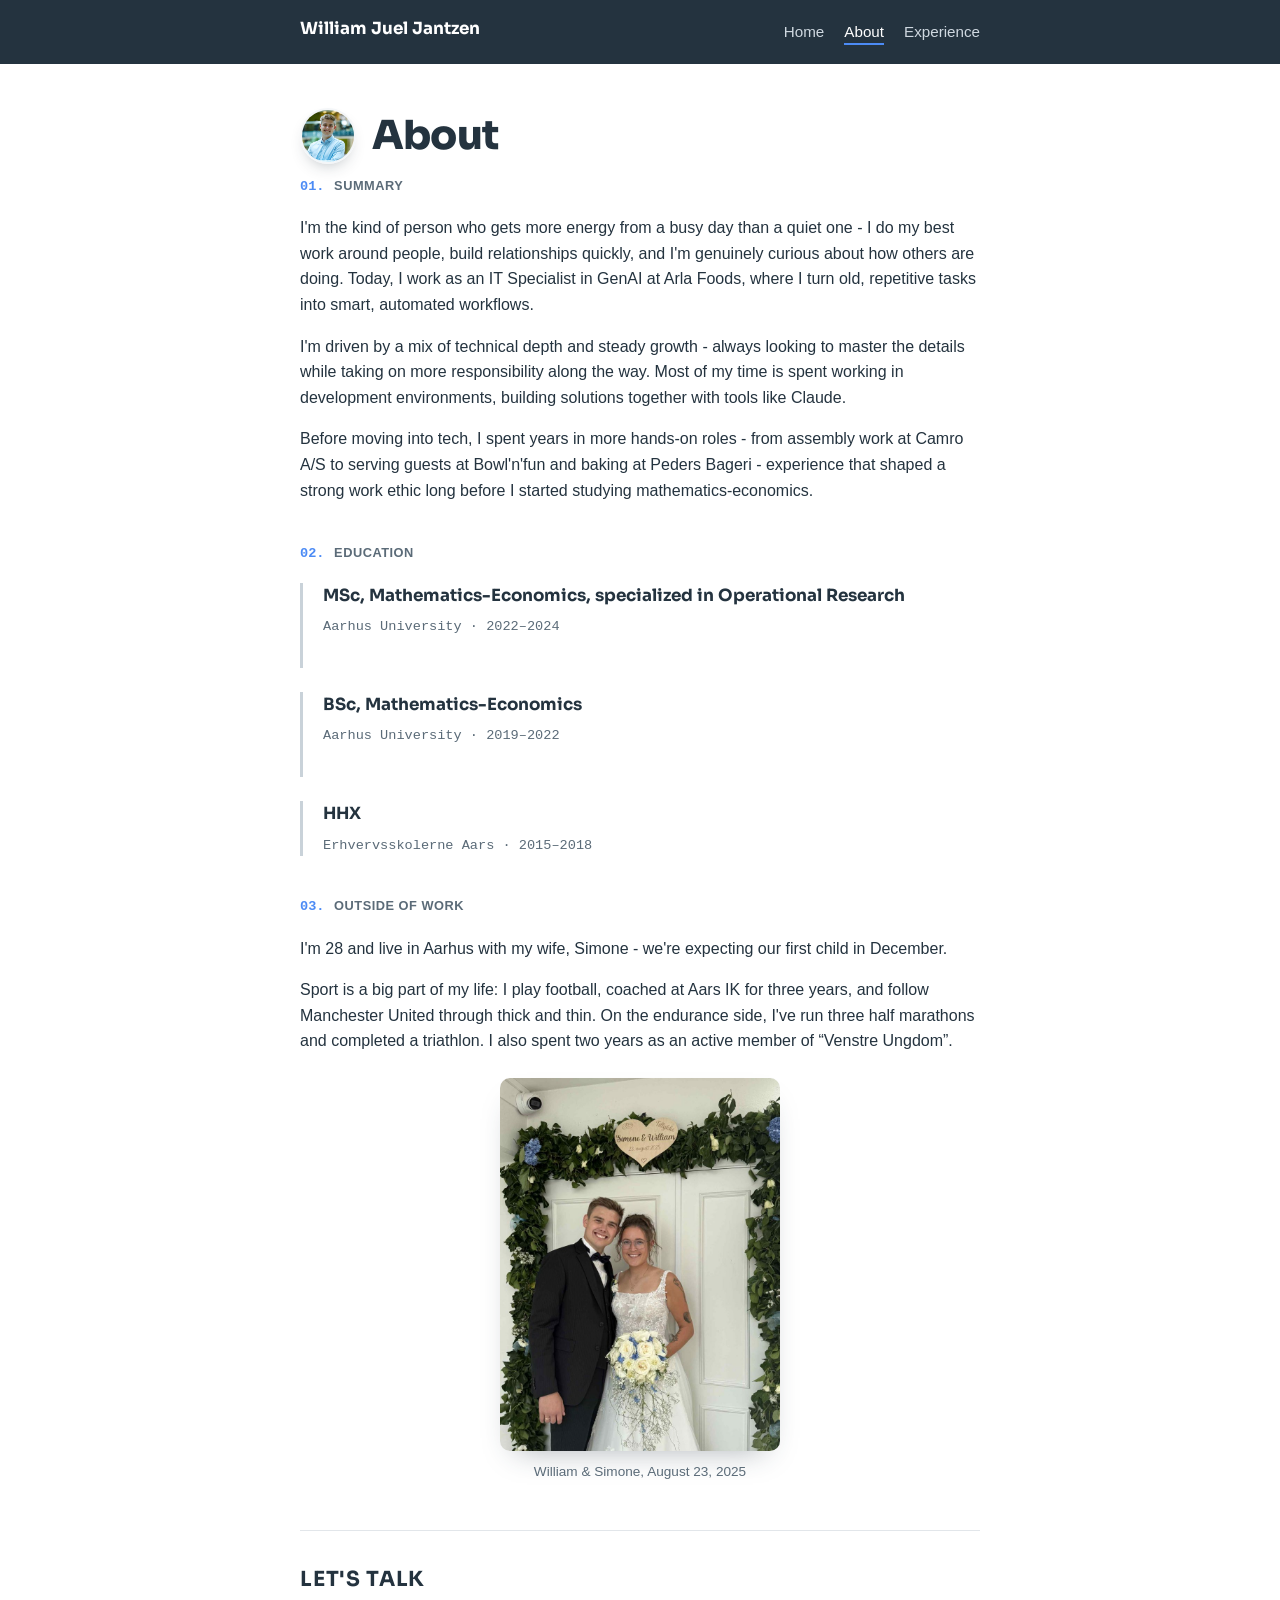
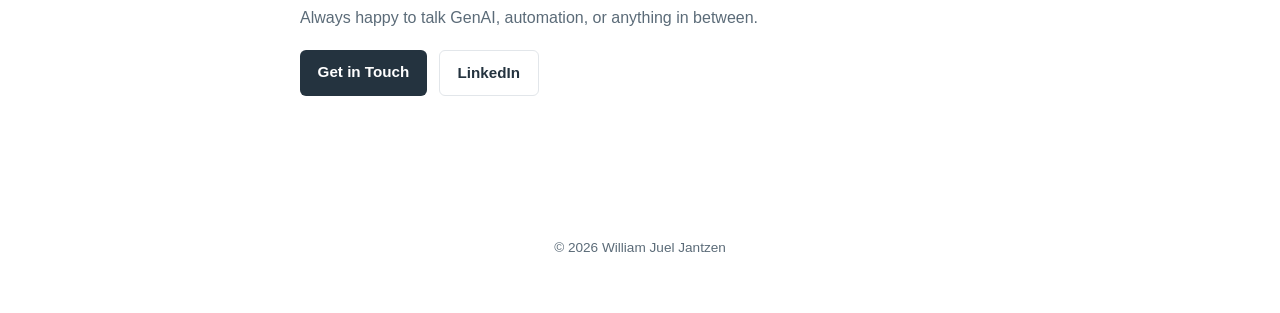
==== commit c9166095: "Clarify About summary wording, correct Student Assistant department, and replace em-dashes with plai" ====
--- a/about.html
+++ b/about.html
@@ -4,7 +4,7 @@
 <meta charset="UTF-8">
 <meta name="viewport" content="width=device-width, initial-scale=1.0">
 <title>About &middot; William Juel Jantzen</title>
-<meta name="description" content="About William Juel Jantzen &mdash; education, background, and life outside of work in Aarhus, Denmark.">
+<meta name="description" content="About William Juel Jantzen - education, background, and life outside of work in Aarhus, Denmark.">
 <link rel="icon" type="image/svg+xml" href="favicon.svg">
 <meta property="og:type" content="website">
 <meta property="og:title" content="About &middot; William Juel Jantzen">
@@ -36,9 +36,9 @@
 
 <section>
 <h4><span class="num">01.</span> Summary</h4>
-<p>I'm the kind of person who gets more energy from a busy day than a quiet one &mdash; I do my best work around people, build relationships quickly, and I'm genuinely curious about how others are doing. These days that shows up as an IT Specialist in GenAI at Arla Foods, where I turn old, repetitive tasks into smart, automated workflows.</p>
-<p>I'm driven by a mix of technical depth and steady growth &mdash; always looking to master the details while taking on more responsibility along the way. Most of my time is spent working in development environments, building solutions together with tools like Claude.</p>
-<p>Before moving into tech, I spent years in more hands-on roles &mdash; from assembly work at Camro A/S to serving guests at Bowl'n'fun and baking at Peders Bageri &mdash; experience that shaped a strong work ethic long before I started studying mathematics-economics.</p>
+<p>I'm the kind of person who gets more energy from a busy day than a quiet one - I do my best work around people, build relationships quickly, and I'm genuinely curious about how others are doing. Today, I work as an IT Specialist in GenAI at Arla Foods, where I turn old, repetitive tasks into smart, automated workflows.</p>
+<p>I'm driven by a mix of technical depth and steady growth - always looking to master the details while taking on more responsibility along the way. Most of my time is spent working in development environments, building solutions together with tools like Claude.</p>
+<p>Before moving into tech, I spent years in more hands-on roles - from assembly work at Camro A/S to serving guests at Bowl'n'fun and baking at Peders Bageri - experience that shaped a strong work ethic long before I started studying mathematics-economics.</p>
 </section>
 
 <section>
@@ -59,7 +59,7 @@
 
 <section>
 <h4><span class="num">03.</span> Outside of work</h4>
-<p>I'm 28 and live in Aarhus with my wife, Simone &mdash; we're expecting our first child in December.</p>
+<p>I'm 28 and live in Aarhus with my wife, Simone - we're expecting our first child in December.</p>
 <p>Sport is a big part of my life: I play football, coached at Aars IK for three years, and follow Manchester United through thick and thin. On the endurance side, I've run three half marathons and completed a triathlon. I also spent two years as an active member of &ldquo;Venstre Ungdom&rdquo;.</p>
 <img class="about-photo" src="images/wedding.jpg" alt="William and Simone on their wedding day, August 23, 2025" loading="lazy">
 <p class="photo-caption">William &amp; Simone, August 23, 2025</p>
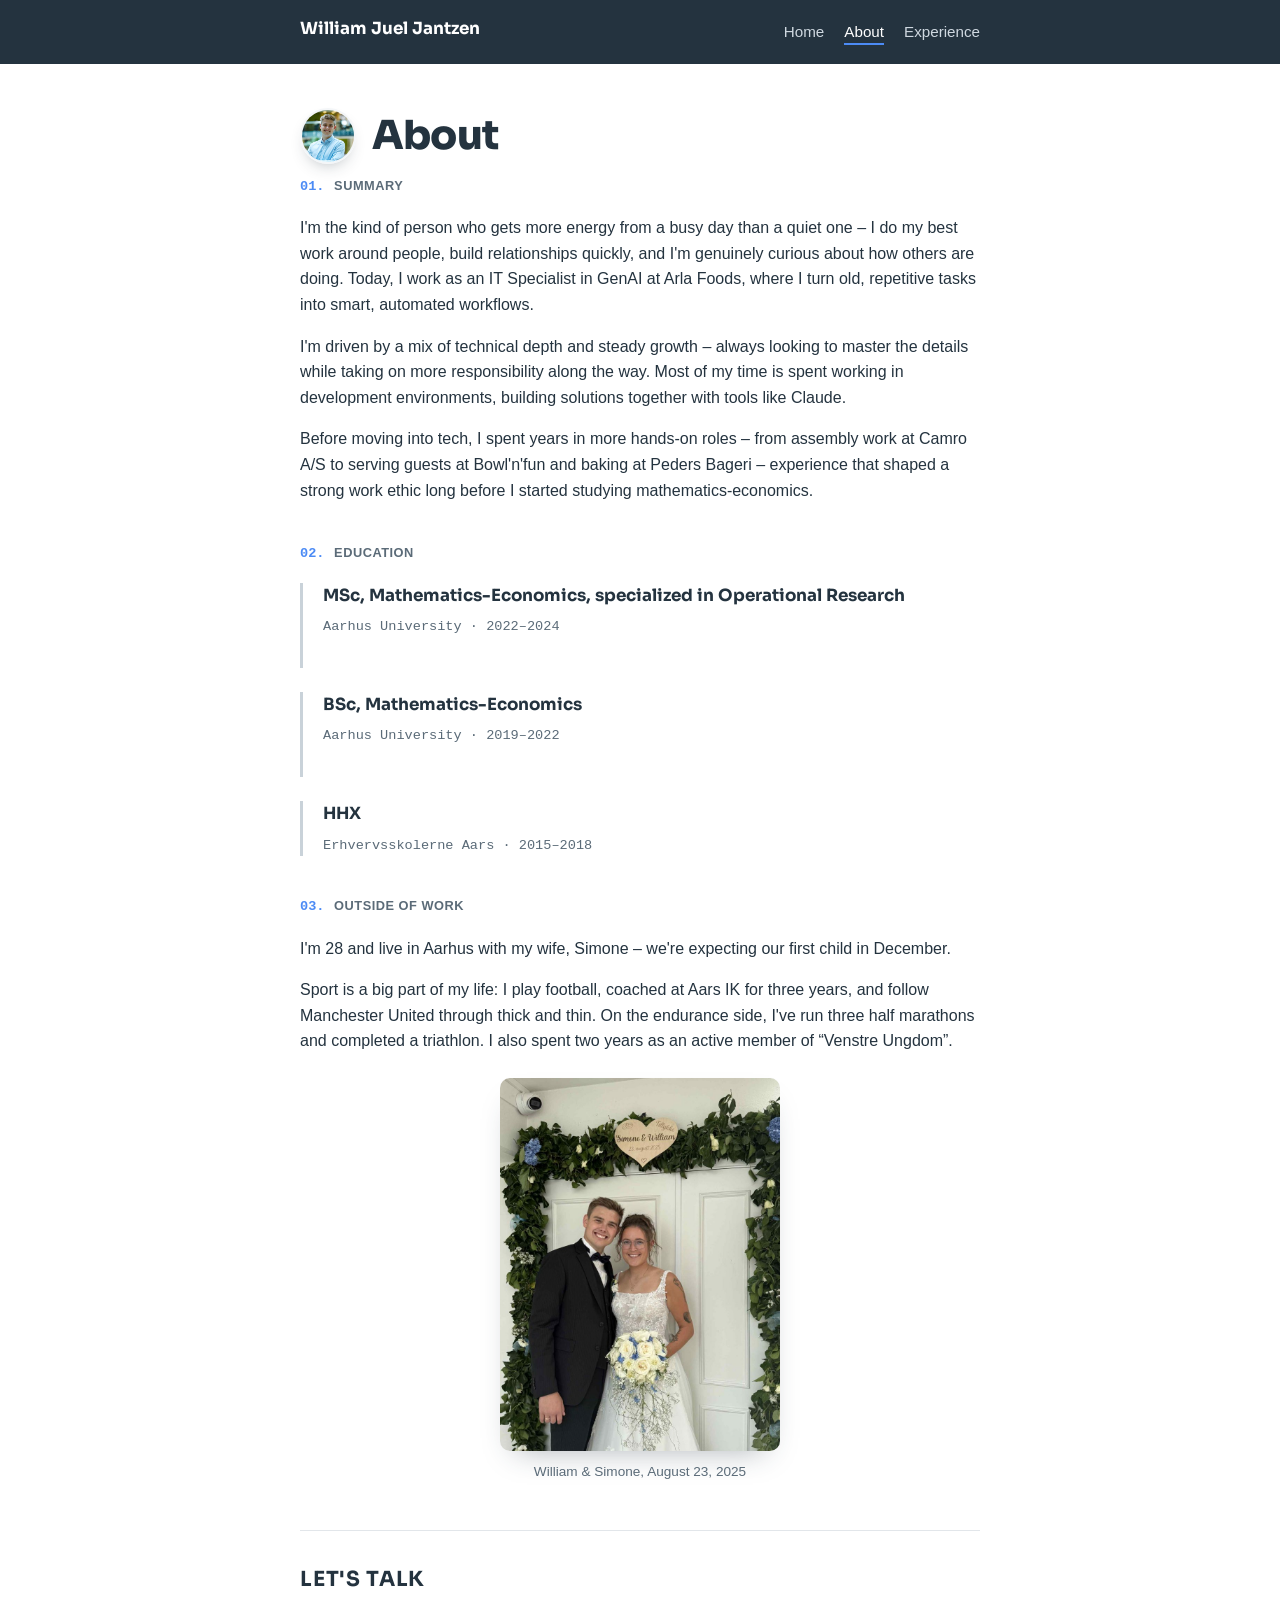
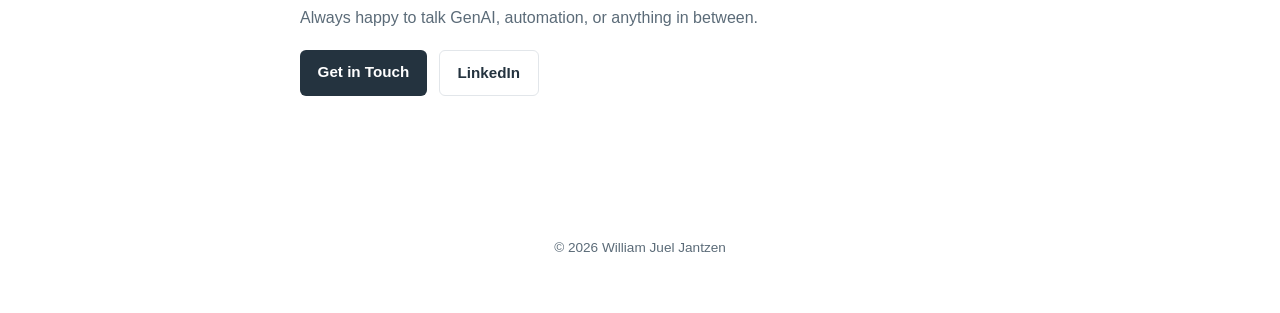
==== commit be92fcd5: "Use en-dashes instead of plain hyphens for text breaks" ====
--- a/about.html
+++ b/about.html
@@ -4,7 +4,7 @@
 <meta charset="UTF-8">
 <meta name="viewport" content="width=device-width, initial-scale=1.0">
 <title>About &middot; William Juel Jantzen</title>
-<meta name="description" content="About William Juel Jantzen - education, background, and life outside of work in Aarhus, Denmark.">
+<meta name="description" content="About William Juel Jantzen &ndash; education, background, and life outside of work in Aarhus, Denmark.">
 <link rel="icon" type="image/svg+xml" href="favicon.svg">
 <meta property="og:type" content="website">
 <meta property="og:title" content="About &middot; William Juel Jantzen">
@@ -36,9 +36,9 @@
 
 <section>
 <h4><span class="num">01.</span> Summary</h4>
-<p>I'm the kind of person who gets more energy from a busy day than a quiet one - I do my best work around people, build relationships quickly, and I'm genuinely curious about how others are doing. Today, I work as an IT Specialist in GenAI at Arla Foods, where I turn old, repetitive tasks into smart, automated workflows.</p>
-<p>I'm driven by a mix of technical depth and steady growth - always looking to master the details while taking on more responsibility along the way. Most of my time is spent working in development environments, building solutions together with tools like Claude.</p>
-<p>Before moving into tech, I spent years in more hands-on roles - from assembly work at Camro A/S to serving guests at Bowl'n'fun and baking at Peders Bageri - experience that shaped a strong work ethic long before I started studying mathematics-economics.</p>
+<p>I'm the kind of person who gets more energy from a busy day than a quiet one &ndash; I do my best work around people, build relationships quickly, and I'm genuinely curious about how others are doing. Today, I work as an IT Specialist in GenAI at Arla Foods, where I turn old, repetitive tasks into smart, automated workflows.</p>
+<p>I'm driven by a mix of technical depth and steady growth &ndash; always looking to master the details while taking on more responsibility along the way. Most of my time is spent working in development environments, building solutions together with tools like Claude.</p>
+<p>Before moving into tech, I spent years in more hands-on roles &ndash; from assembly work at Camro A/S to serving guests at Bowl'n'fun and baking at Peders Bageri &ndash; experience that shaped a strong work ethic long before I started studying mathematics-economics.</p>
 </section>
 
 <section>
@@ -59,7 +59,7 @@
 
 <section>
 <h4><span class="num">03.</span> Outside of work</h4>
-<p>I'm 28 and live in Aarhus with my wife, Simone - we're expecting our first child in December.</p>
+<p>I'm 28 and live in Aarhus with my wife, Simone &ndash; we're expecting our first child in December.</p>
 <p>Sport is a big part of my life: I play football, coached at Aars IK for three years, and follow Manchester United through thick and thin. On the endurance side, I've run three half marathons and completed a triathlon. I also spent two years as an active member of &ldquo;Venstre Ungdom&rdquo;.</p>
 <img class="about-photo" src="images/wedding.jpg" alt="William and Simone on their wedding day, August 23, 2025" loading="lazy">
 <p class="photo-caption">William &amp; Simone, August 23, 2025</p>
